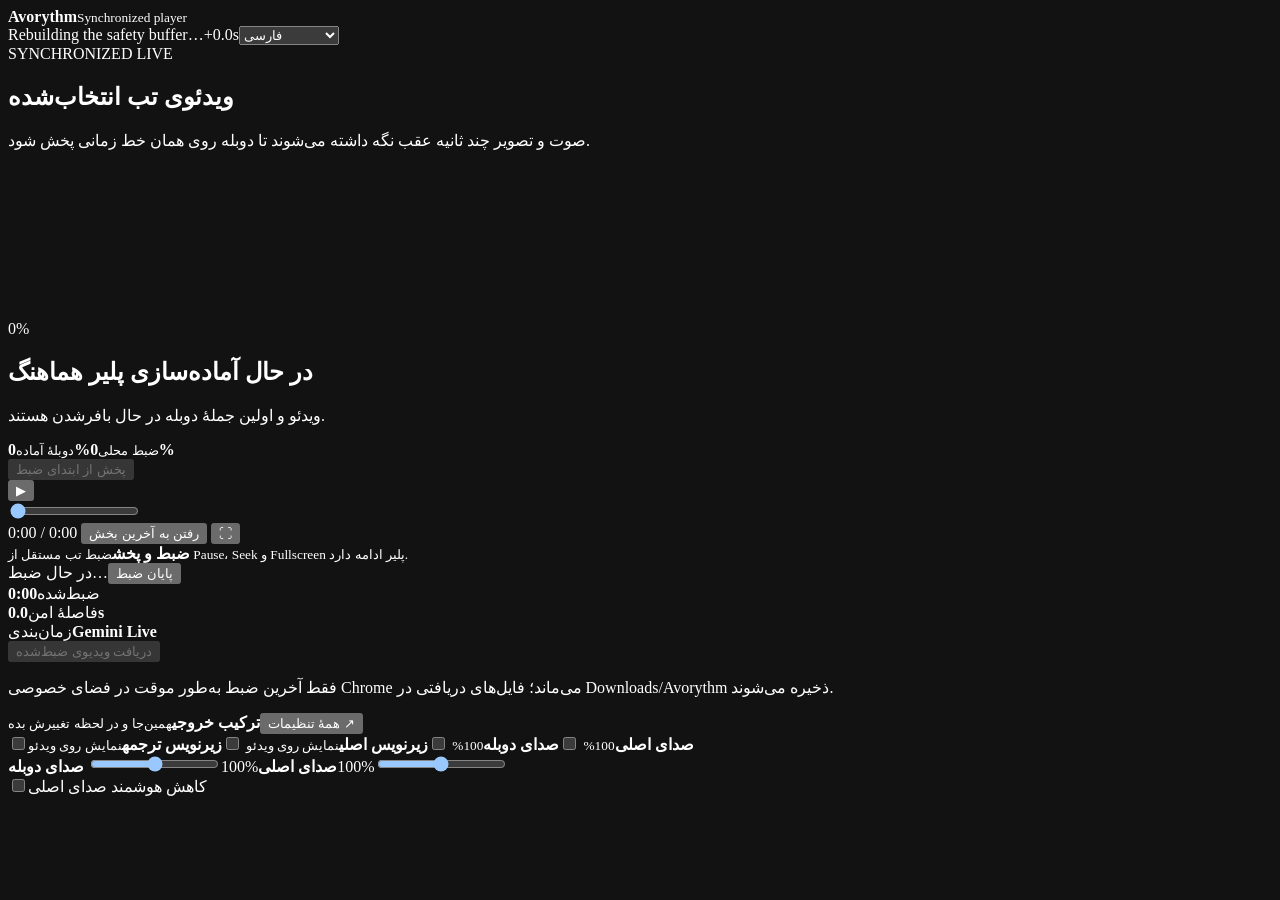
==== extension/player.html @ e5225c61 "fix: cover player.js locale, fix detectSystemLocale chrome guard, update tests - Add zh-Hans copy di" ====
<!doctype html>
<html lang="en" dir="ltr">
<head>
  <meta charset="utf-8">
  <meta name="viewport" content="width=device-width,initial-scale=1">
  <meta name="color-scheme" content="dark">
  <link rel="icon" href="icons/icon32.png" type="image/png">
  <link rel="stylesheet" href="player.css">
  <title>Avorythm · Synchronized Player</title>
</head>
<body>
  <div class="ambient" aria-hidden="true"></div>
  <header class="topbar">
    <div class="brand"><span class="brand-mark"><img src="assets/avorythm-logo.png" alt=""></span><span><b>Avorythm</b><small data-i18n="playerTitle">Synchronized player</small></span></div>
    <div class="session-meta"><span id="liveBadge" class="live-badge"><i></i><span data-i18n="buffering">Rebuilding the safety buffer…</span></span><span id="delayBadge" class="delay-badge">+0.0s</span><select id="localeToggle" class="icon-button" aria-label="Switch language"><option value="fa">فارسی</option><option value="en">English</option><option value="zh-Hans">中文（简体）</option></select></div>
  </header>

  <main class="shell">
    <section class="player-heading"><div><span class="eyebrow">SYNCHRONIZED LIVE</span><h1 id="sourceTitle" data-i18n="sourceTab">ویدئوی تب انتخاب‌شده</h1></div><p data-i18n="playerHelp">صوت و تصویر چند ثانیه عقب نگه داشته می‌شوند تا دوبله روی همان خط زمانی پخش شود.</p></section>

    <section class="stage-card">
      <div class="video-stage">
        <video id="video" playsinline></video>
        <audio id="dubbedTrack" preload="auto"></audio>
        <div id="captionStack" class="caption-stack">
          <p id="sourceCaption" class="caption source-caption" dir="auto" hidden></p>
          <p id="translatedCaption" class="caption translated-caption" dir="auto" hidden></p>
        </div>
        <div id="bufferOverlay" class="buffer-overlay">
          <div class="buffer-ring"><span id="bufferPercent">0%</span></div>
          <h2 id="bufferTitle" data-i18n="preparing">در حال آماده‌سازی پلیر هماهنگ</h2>
          <p id="bufferText" data-i18n="preparingHelp">ویدئو و اولین جملهٔ دوبله در حال بافرشدن هستند.</p>
          <div class="buffer-metrics"><span><small data-i18n="captureProgress">ضبط محلی</small><b id="captureProgress">0%</b></span><span><small data-i18n="processedProgress">دوبلهٔ آماده</small><b id="processedProgress">0%</b></span></div>
          <button id="activateButton" class="activate-button" type="button" data-i18n="activate" disabled>پخش از ابتدای ضبط</button>
        </div>
        <div id="rebufferNotice" class="rebuffer-notice" hidden><span></span><b data-i18n="buffering">در حال ساخت دوبارهٔ بافر…</b></div>
        <div id="stageError" class="stage-error" hidden><b data-i18n="playerError">پلیر هماهنگ آماده نشد</b><p id="stageErrorText"></p></div>
      </div>

      <div class="transport">
        <button id="playButton" class="play-button" type="button" aria-label="Play">▶</button>
        <div class="timeline"><div class="live-track"><span id="bufferTrack"></span></div><input id="seekRange" type="range" min="0" max="0" value="0" step="0.05" aria-label="Seek"></div>
        <span id="timeLabel" class="time-label">0:00 / 0:00</span>
        <button id="goLiveButton" class="transport-button" type="button" data-i18n="goLive">رفتن به آخرین بخش</button>
        <button id="fullscreenButton" class="transport-button icon-only" type="button" data-i18n-aria="fullscreen" aria-label="Fullscreen">⛶</button>
      </div>
    </section>

    <section class="sync-dock">
      <div class="dock-title"><span><b data-i18n="recorderTitle">ضبط و پخش</b><small data-i18n="recorderHelp">ضبط تب مستقل از Pause، Seek و Fullscreen پلیر ادامه دارد.</small></span><div class="recorder-actions"><span id="downloadState" class="recording-state" data-i18n="recording">در حال ضبط…</span><button id="stopButton" class="stop-button" type="button" data-i18n="stop">پایان ضبط</button><button id="closeButton" class="stop-button" type="button" data-i18n="close" hidden>بستن</button></div></div>
      <div class="recorder-grid"><div><span data-i18n="recorded">ضبط‌شده</span><strong id="recordedValue">0:00</strong></div><div><span data-i18n="lead">فاصلهٔ امن</span><strong id="leadValue">0.0s</strong></div><div><span data-i18n="timing">زمان‌بندی</span><strong id="engineValue">Gemini Live</strong></div><button id="downloadVideoButton" class="download-video" type="button" data-i18n="downloadVideo" disabled>دریافت ویدیوی ضبط‌شده</button></div>
      <p class="storage-note" data-i18n="storageNote">فقط آخرین ضبط به‌طور موقت در فضای خصوصی Chrome می‌ماند؛ فایل‌های دریافتی در Downloads/Avorythm ذخیره می‌شوند.</p>
      <div id="playerWarning" class="player-warning" hidden><span>!</span><p id="warningText"></p></div>
    </section>

    <section class="control-dock">
      <div class="dock-title"><span><b data-i18n="outputMix">ترکیب خروجی</b><small data-i18n="outputHelp">همین‌جا و در لحظه تغییرش بده</small></span><button id="settingsButton" type="button" data-i18n="allSettings">همهٔ تنظیمات ↗</button></div>
      <div class="channel-grid">
        <label class="channel"><input id="originalAudioEnabled" type="checkbox"><span><b data-i18n="originalAudio">صدای اصلی</b><small id="originalValue">100%</small></span></label>
        <label class="channel"><input id="dubAudioEnabled" type="checkbox"><span><b data-i18n="dubbedAudio">صدای دوبله</b><small id="dubValue">100%</small></span></label>
        <label class="channel"><input id="sourceSubtitlesEnabled" type="checkbox"><span><b data-i18n="sourceSubtitles">زیرنویس اصلی</b><small data-i18n="captionChannel">نمایش روی ویدئو</small></span></label>
        <label class="channel"><input id="translatedSubtitlesEnabled" type="checkbox"><span><b data-i18n="translatedSubtitles">زیرنویس ترجمه</b><small data-i18n="captionChannel">نمایش روی ویدئو</small></span></label>
      </div>
      <div class="volume-grid">
        <label><span><b data-i18n="originalAudio">صدای اصلی</b><output id="originalVolumeValue">100%</output></span><input id="originalVolume" type="range" min="0" max="1.5" step="0.05"></label>
        <label><span><b data-i18n="dubbedAudio">صدای دوبله</b><output id="dubVolumeValue">100%</output></span><input id="dubVolume" type="range" min="0" max="1.5" step="0.05"></label>
      </div>
      <label class="duck-control"><input id="autoDuck" type="checkbox"><span data-i18n="autoDuck">کاهش هوشمند صدای اصلی</span></label>
    </section>
  </main>
  <script type="module" src="player.js"></script>
</body>
</html>
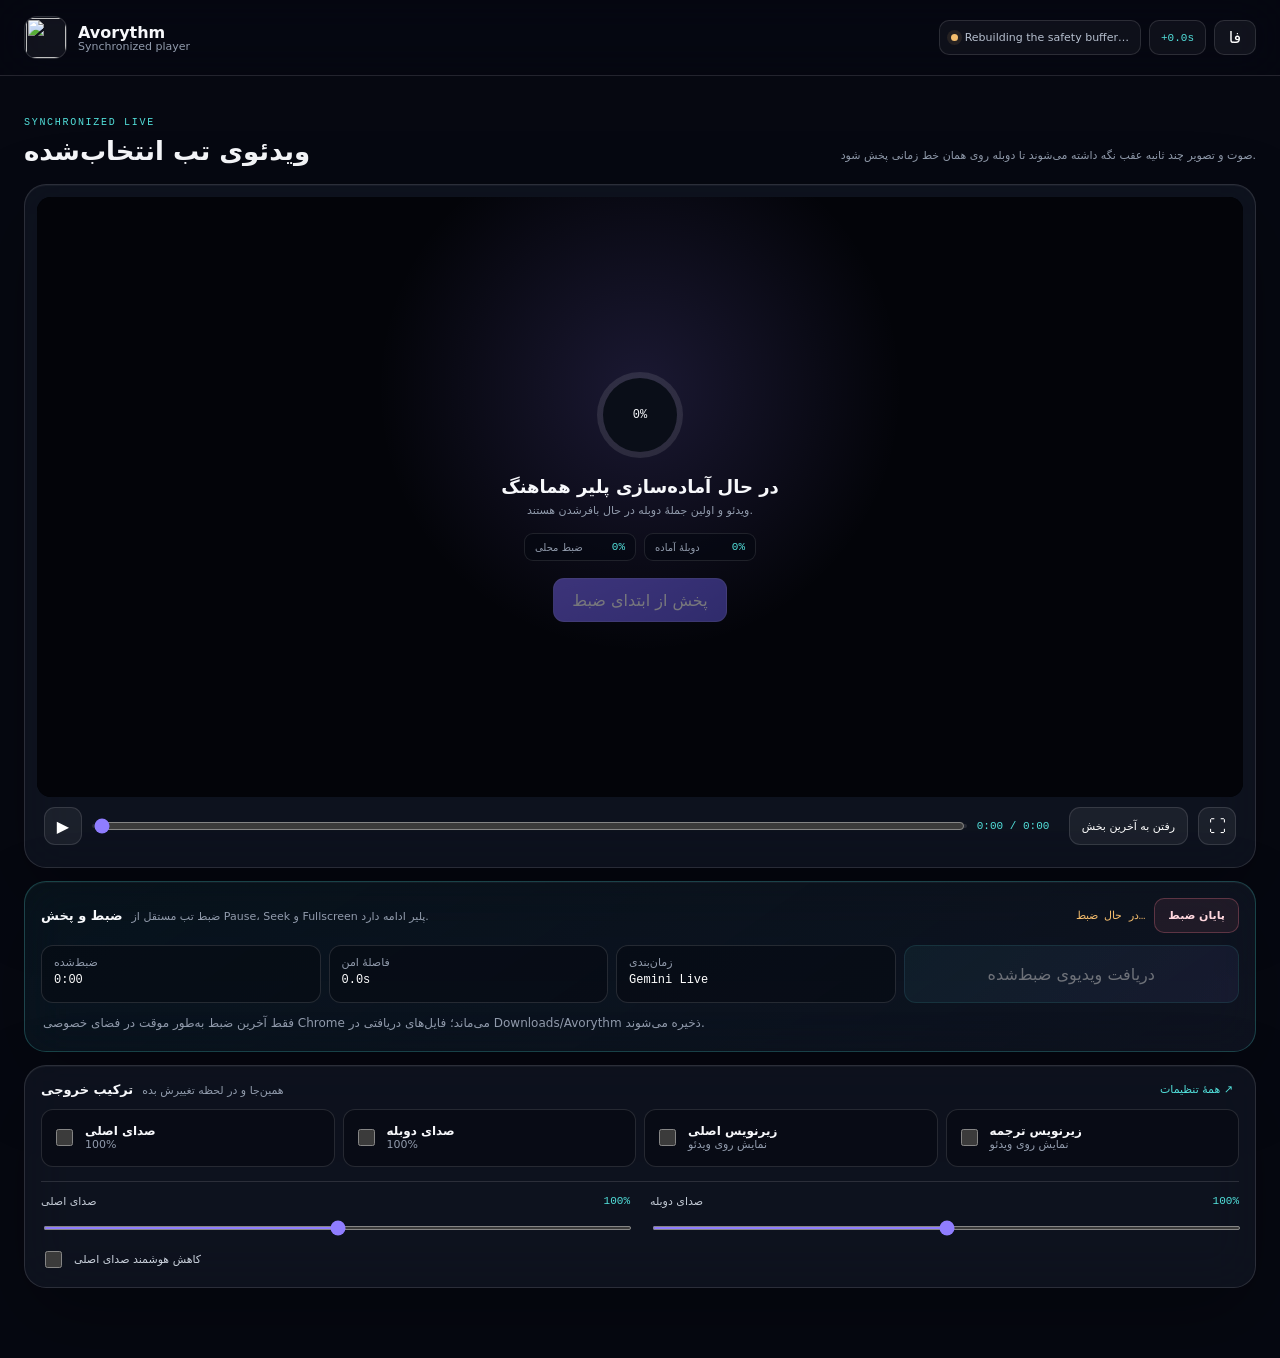
==== commit 987d1367: "fix(extension): harden synchronized player recovery" ====
--- a/extension/player.html
+++ b/extension/player.html
@@ -12,7 +12,7 @@
   <div class="ambient" aria-hidden="true"></div>
   <header class="topbar">
     <div class="brand"><span class="brand-mark"><img src="assets/avorythm-logo.png" alt=""></span><span><b>Avorythm</b><small data-i18n="playerTitle">Synchronized player</small></span></div>
-    <div class="session-meta"><span id="liveBadge" class="live-badge"><i></i><span data-i18n="buffering">Rebuilding the safety buffer…</span></span><span id="delayBadge" class="delay-badge">+0.0s</span><select id="localeToggle" class="icon-button" aria-label="Switch language"><option value="fa">فارسی</option><option value="en">English</option><option value="zh-Hans">中文（简体）</option></select></div>
+    <div class="session-meta"><span id="liveBadge" class="live-badge"><i></i><span data-i18n="buffering">Rebuilding the safety buffer…</span></span><span id="delayBadge" class="delay-badge">+0.0s</span><button id="localeToggle" class="icon-button" type="button">فا</button></div>
   </header>
 
   <main class="shell">
@@ -34,7 +34,10 @@
           <button id="activateButton" class="activate-button" type="button" data-i18n="activate" disabled>پخش از ابتدای ضبط</button>
         </div>
         <div id="rebufferNotice" class="rebuffer-notice" hidden><span></span><b data-i18n="buffering">در حال ساخت دوبارهٔ بافر…</b></div>
-        <div id="stageError" class="stage-error" hidden><b data-i18n="playerError">پلیر هماهنگ آماده نشد</b><p id="stageErrorText"></p></div>
+        <div id="stageError" class="stage-error" role="status" aria-live="polite" hidden>
+          <b data-i18n="playerError">Playback needs attention</b><p id="stageErrorText"></p>
+          <div class="error-actions"><button id="retryPlayback" type="button" data-i18n="retryPlayback">Retry playback</button><button id="dismissStageError" type="button" data-i18n="dismissNotice">OK</button></div>
+        </div>
       </div>
 
       <div class="transport">
@@ -50,7 +53,7 @@
       <div class="dock-title"><span><b data-i18n="recorderTitle">ضبط و پخش</b><small data-i18n="recorderHelp">ضبط تب مستقل از Pause، Seek و Fullscreen پلیر ادامه دارد.</small></span><div class="recorder-actions"><span id="downloadState" class="recording-state" data-i18n="recording">در حال ضبط…</span><button id="stopButton" class="stop-button" type="button" data-i18n="stop">پایان ضبط</button><button id="closeButton" class="stop-button" type="button" data-i18n="close" hidden>بستن</button></div></div>
       <div class="recorder-grid"><div><span data-i18n="recorded">ضبط‌شده</span><strong id="recordedValue">0:00</strong></div><div><span data-i18n="lead">فاصلهٔ امن</span><strong id="leadValue">0.0s</strong></div><div><span data-i18n="timing">زمان‌بندی</span><strong id="engineValue">Gemini Live</strong></div><button id="downloadVideoButton" class="download-video" type="button" data-i18n="downloadVideo" disabled>دریافت ویدیوی ضبط‌شده</button></div>
       <p class="storage-note" data-i18n="storageNote">فقط آخرین ضبط به‌طور موقت در فضای خصوصی Chrome می‌ماند؛ فایل‌های دریافتی در Downloads/Avorythm ذخیره می‌شوند.</p>
-      <div id="playerWarning" class="player-warning" hidden><span>!</span><p id="warningText"></p></div>
+      <div id="playerWarning" class="player-warning" role="status" aria-live="polite" hidden><span aria-hidden="true">!</span><p id="warningText"></p><button id="dismissPlayerWarning" class="notice-dismiss" type="button" data-i18n="dismissNotice">OK</button></div>
     </section>
 
     <section class="control-dock">
--- a/extension/player.css
+++ b/extension/player.css
@@ -0,0 +1,28 @@
+@font-face{font-family:Vazirmatn;src:url('assets/vazirmatn-arabic.woff2') format('woff2-variations');font-weight:100 900;font-display:swap;unicode-range:U+0600-06FF,U+0750-077F,U+0870-088E,U+0890-0891,U+0897-08FF,U+200C-200E,U+FB50-FDFF,U+FE70-FEFC}
+@font-face{font-family:Vazirmatn;src:url('assets/vazirmatn-latin.woff2') format('woff2-variations');font-weight:100 900;font-display:swap;unicode-range:U+0000-05FF,U+2000-206F,U+20AC,U+2122,U+2191-U+2193,U+2212,U+2215,U+FEFF,U+FFFD}
+:root{--bg:#060811;--panel:rgba(17,22,35,.74);--line:rgba(255,255,255,.12);--text:#f7f8fb;--muted:#929cad;--violet:#8f7dff;--aqua:#52dfda;--success:#45d6a1;--danger:#ff7b91}*{box-sizing:border-box}[hidden]{display:none!important}html{font-family:Vazirmatn,Inter,system-ui,sans-serif;background:var(--bg);color:var(--text)}body{margin:0;min-height:100vh;background:#060811}button,input{font:inherit}.ambient{position:fixed;inset:0;z-index:-1;background:radial-gradient(circle at 8% 0,rgba(82,223,218,.11),transparent 30%),radial-gradient(circle at 92% 18%,rgba(143,125,255,.19),transparent 36%)}.topbar{height:76px;display:flex;align-items:center;justify-content:space-between;padding:0 max(24px,calc((100vw - 1320px)/2));border-bottom:1px solid var(--line);background:rgba(6,8,17,.74);backdrop-filter:blur(26px) saturate(145%)}.brand{display:flex;align-items:center;gap:11px}.brand-mark{width:43px;height:43px;display:grid;place-items:center;border:1px solid var(--line);border-radius:13px;background:rgba(255,255,255,.05);overflow:hidden}.brand-mark img{width:40px;height:40px}.brand b{display:block;font-size:16px}.brand small{display:block;color:var(--muted);font-size:10px;margin-top:-2px}.session-meta{display:flex;align-items:center;gap:8px}.live-badge,.delay-badge{height:35px;display:flex;align-items:center;gap:7px;padding:0 11px;border:1px solid var(--line);border-radius:10px;background:rgba(255,255,255,.04);font-size:10px;color:#b7c0cf}.live-badge i{width:7px;height:7px;border-radius:50%;background:#f4bd6d;box-shadow:0 0 0 4px rgba(244,189,109,.1)}.live-badge.playing i{background:var(--success);box-shadow:0 0 0 4px rgba(69,214,161,.1)}.delay-badge{font-family:ui-monospace,monospace;color:var(--aqua);direction:ltr}.icon-button,.stop-button{height:35px;border:1px solid var(--line);border-radius:10px;background:rgba(255,255,255,.05);color:white;cursor:pointer}.icon-button{min-width:42px}.stop-button{padding:0 12px;color:#ffc0ca;border-color:rgba(255,123,145,.24)}
+.shell{max-width:1320px;margin:auto;padding:34px 24px 70px}.player-heading{display:flex;align-items:flex-end;justify-content:space-between;gap:25px;margin-bottom:18px}.eyebrow{font:9px ui-monospace,monospace;letter-spacing:1.7px;color:var(--aqua)}.player-heading h1{font-size:26px;margin:7px 0 0;max-width:760px;white-space:nowrap;overflow:hidden;text-overflow:ellipsis}.player-heading p{max-width:470px;color:var(--muted);font-size:11px;line-height:1.8;margin:0;text-align:end}.stage-card,.control-dock{border:1px solid var(--line);border-radius:22px;background:var(--panel);box-shadow:0 30px 80px rgba(0,0,0,.3),inset 0 1px 0 rgba(255,255,255,.045);backdrop-filter:blur(24px) saturate(135%)}.stage-card{padding:12px}.video-stage{position:relative;width:100%;height:clamp(370px,calc(100vh - 300px),680px);display:grid;place-items:center;overflow:hidden;border-radius:14px;background:#010204}.video-stage video{width:100%;height:100%;object-fit:contain;background:#010204}.buffer-overlay,.stage-error{position:absolute;inset:0;display:flex;flex-direction:column;align-items:center;justify-content:center;text-align:center;padding:24px;background:radial-gradient(circle at 50% 32%,rgba(143,125,255,.17),transparent 36%),rgba(4,6,12,.82);backdrop-filter:blur(12px)}.buffer-ring{width:86px;height:86px;display:grid;place-items:center;border-radius:50%;background:conic-gradient(var(--aqua) var(--progress,0%),rgba(255,255,255,.1) 0);position:relative}.buffer-ring:after{content:"";position:absolute;inset:6px;border-radius:50%;background:#0a0e18}.buffer-ring span{position:relative;z-index:1;font:12px ui-monospace,monospace}.buffer-overlay h2,.stage-error b{font-size:18px;margin:18px 0 4px}.buffer-overlay p,.stage-error p{max-width:470px;color:var(--muted);font-size:11px;line-height:1.8;margin:0}.buffer-metrics{display:flex;gap:8px;margin-top:13px}.buffer-metrics span{min-width:112px;padding:7px 10px;border:1px solid rgba(255,255,255,.1);border-radius:9px;background:rgba(5,9,17,.55);display:flex;align-items:center;justify-content:space-between;gap:10px}.buffer-metrics small{font-size:10px;color:var(--muted)}.buffer-metrics b{font:11px ui-monospace,monospace;color:var(--aqua)}.activate-button{min-height:44px;margin-top:17px;padding:0 18px;border:1px solid rgba(255,255,255,.14);border-radius:11px;background:linear-gradient(135deg,#7b68f7,#655be2);color:white;cursor:pointer}.activate-button.ready{background:linear-gradient(135deg,#328e7c,#407d84)}.stage-error{background:rgba(19,8,13,.9)}.stage-error b{color:#ffc0cb}.caption-stack{position:absolute;inset:auto 5% 7%;display:flex;flex-direction:column;align-items:center;gap:5px;pointer-events:none}.caption{width:max-content;max-width:min(80%,900px);margin:0;padding:6px 13px;border:1px solid rgba(255,255,255,.12);border-radius:8px;background:rgba(3,5,10,.82);backdrop-filter:blur(10px);box-shadow:0 5px 22px rgba(0,0,0,.35);font-size:clamp(14px,1.45vw,22px);font-weight:600;line-height:1.55;text-align:center;text-shadow:0 2px 6px #000;overflow-wrap:anywhere}.source-caption{font-size:clamp(11px,1.05vw,16px);font-weight:450;color:#cdd4de}.translated-caption{color:#fff;border-color:rgba(143,125,255,.3)}.transport{height:53px;display:flex;align-items:center;gap:12px;padding:0 7px}.play-button{width:38px;height:38px;flex:0 0 auto;border:1px solid var(--line);border-radius:11px;background:rgba(255,255,255,.06);color:white;cursor:pointer}.live-track{height:4px;position:relative;flex:1;border-radius:10px;background:rgba(255,255,255,.1);overflow:visible}.live-track span{position:absolute;inset:0 auto 0 0;width:var(--buffered,0%);border-radius:inherit;background:linear-gradient(90deg,var(--violet),var(--aqua))}.live-track i{position:absolute;top:50%;left:var(--played,0%);width:10px;height:10px;border-radius:50%;background:white;translate:-50% -50%;box-shadow:0 0 0 4px rgba(255,255,255,.08)}.time-label{font:10px ui-monospace,monospace;color:var(--aqua);direction:ltr}
+.control-dock{margin-top:13px;padding:16px}.dock-title{display:flex;align-items:center;justify-content:space-between;margin-bottom:12px}.dock-title>span{display:flex;align-items:baseline;gap:9px}.dock-title b{font-size:13px}.dock-title small{font-size:9px;color:var(--muted)}.dock-title button{border:0;background:none;color:var(--aqua);font-size:10px;cursor:pointer}.channel-grid{display:grid;grid-template-columns:repeat(4,1fr);gap:8px}.channel{min-height:58px;display:flex;align-items:center;gap:9px;padding:10px;border:1px solid var(--line);border-radius:12px;background:rgba(7,10,18,.63);cursor:pointer}.channel:has(input:checked){border-color:rgba(143,125,255,.6);background:linear-gradient(135deg,rgba(143,125,255,.18),rgba(82,223,218,.055))}.channel input{width:17px;height:17px;accent-color:var(--violet)}.channel span{display:flex;flex-direction:column}.channel b{font-size:11px}.channel small{font-size:8px;color:var(--muted)}.volume-grid{display:grid;grid-template-columns:1fr 1fr;gap:20px;margin-top:14px;padding-top:13px;border-top:1px solid var(--line)}.volume-grid label>span{display:flex;justify-content:space-between;margin-bottom:7px}.volume-grid b{font-size:9px;font-weight:500;color:#c5ccd7}.volume-grid output{font:9px ui-monospace,monospace;color:var(--aqua)}.volume-grid input{width:100%;height:4px;padding:0;border:0;accent-color:var(--violet);cursor:pointer}
+.duck-control{display:flex;align-items:center;gap:9px;width:max-content;margin-top:14px;color:#cbd2dd;font-size:11px;cursor:pointer}.duck-control input{width:17px;height:17px;accent-color:var(--violet)}
+@media(max-width:850px){.topbar{padding:0 14px}.live-badge span,.delay-badge{display:none}.shell{padding:24px 12px 50px}.player-heading{align-items:flex-start;flex-direction:column}.player-heading p{text-align:start}.video-stage{height:clamp(260px,52vw,500px)}.channel-grid{grid-template-columns:1fr 1fr}.dock-title small{display:none}}
+@media(max-width:520px){.stop-button{font-size:0;width:36px;padding:0}.stop-button:after{content:"■";font-size:12px}.player-heading h1{font-size:20px}.video-stage{height:56vw;min-height:210px}.channel-grid,.volume-grid{grid-template-columns:1fr}.caption{max-width:94%}}
+.activate-button:disabled{opacity:.45;cursor:wait}
+@media(prefers-reduced-motion:reduce){*{transition:none!important;animation:none!important}}
+.brand small,.live-badge,.delay-badge,.player-heading p,.buffer-overlay p,
+.stage-error p,.time-label,.dock-title small,.dock-title button,.channel small,
+.volume-grid b,.volume-grid output{font-size:11px}
+.eyebrow{font-size:10px}.channel b{font-size:12px}
+.sync-dock{margin-top:13px;padding:16px;border:1px solid rgba(82,223,218,.24);border-radius:22px;background:linear-gradient(145deg,rgba(19,67,72,.2),rgba(17,22,35,.77));box-shadow:0 30px 80px rgba(0,0,0,.22),inset 0 1px 0 rgba(255,255,255,.045);backdrop-filter:blur(24px) saturate(135%)}
+.recorder-actions{display:flex;align-items:center;justify-content:flex-end;gap:9px;flex-wrap:wrap}.recorder-actions .stop-button{border:1px solid rgba(255,123,145,.28);background:rgba(255,123,145,.08);color:#ffd7de;padding:0 13px;font-weight:750}.recorder-actions .stop-button:hover{background:rgba(255,123,145,.15);border-color:rgba(255,123,145,.5)}
+.recording-state{font:11px ui-monospace,monospace;color:#f4bd6d}.recorder-grid{display:grid;grid-template-columns:repeat(3,minmax(120px,1fr)) minmax(190px,1.2fr);gap:8px}.recorder-grid>div{min-height:58px;padding:10px 12px;border:1px solid var(--line);border-radius:12px;background:rgba(7,10,18,.54)}.recorder-grid span{display:block;color:var(--muted);font-size:11px}.recorder-grid strong{display:block;margin-top:4px;color:white;font:12px ui-monospace,monospace}.download-video{border:1px solid rgba(82,223,218,.3);border-radius:12px;background:linear-gradient(135deg,rgba(82,223,218,.15),rgba(143,125,255,.18));color:white;cursor:pointer}.download-video:disabled{opacity:.4;cursor:wait}.player-warning{display:flex;align-items:center;gap:9px;margin-top:10px;padding:9px 11px;border:1px solid rgba(244,189,109,.3);border-radius:10px;background:rgba(78,55,21,.3);color:#f6dcae}.player-warning span{width:20px;height:20px;display:grid;place-items:center;border-radius:50%;background:rgba(244,189,109,.17)}.player-warning p{margin:0;font-size:11px}
+.storage-note{margin:10px 2px 0;color:var(--muted);font-size:12px;line-height:1.8}
+.transport{min-height:58px;height:auto;gap:10px;padding:7px}.play-button,.transport-button{height:38px;flex:0 0 auto;border:1px solid var(--line);border-radius:11px;background:rgba(255,255,255,.06);color:white;cursor:pointer}.transport-button{padding:0 12px;font-size:11px}.transport-button.icon-only{width:38px;padding:0;font-size:17px}.timeline{position:relative;flex:1;height:24px;display:flex;align-items:center}.timeline .live-track{position:absolute;inset:auto 0;height:4px}.timeline input{position:relative;z-index:1;width:100%;height:24px;padding:0;border:0;background:transparent;accent-color:var(--violet);cursor:pointer}.time-label{min-width:82px}
+.rebuffer-notice{position:absolute;inset:16px 16px auto auto;z-index:4;display:flex;align-items:center;gap:8px;padding:9px 12px;border:1px solid rgba(244,189,109,.28);border-radius:11px;background:rgba(8,10,16,.82);backdrop-filter:blur(14px);font-size:11px}.rebuffer-notice span{width:8px;height:8px;border-radius:50%;background:#f4bd6d;box-shadow:0 0 0 5px rgba(244,189,109,.11)}
+.stage-card:fullscreen{width:100vw;height:100vh;padding:0;border:0;border-radius:0;display:flex;flex-direction:column;background:#000}.stage-card:fullscreen .video-stage{height:auto;min-height:0;flex:1;border-radius:0}.stage-card:fullscreen .transport{flex:0 0 58px;padding:7px 14px;background:#05070c}.stage-card:fullscreen video{object-fit:contain}
+@media(max-width:900px){.recorder-grid{grid-template-columns:1fr 1fr}.transport-button:not(.icon-only){display:none}}
+@media(max-width:520px){.recorder-grid{grid-template-columns:1fr}.time-label{display:none}}
+.stage-error{inset:14px 14px auto;z-index:5;max-width:540px;max-height:calc(100% - 28px);margin-inline:auto;padding:14px 18px;border:1px solid rgba(255,123,145,.35);border-radius:12px;background:rgba(28,16,24,.95);backdrop-filter:blur(12px);overflow:auto;text-align:start;align-items:stretch;justify-content:flex-start;box-shadow:0 8px 30px rgba(0,0,0,.35)}
+.stage-error b{font-size:14px;margin:0 0 5px}.stage-error p{font-size:12px;line-height:1.7}
+.error-actions{display:flex;justify-content:flex-end;gap:8px;margin-top:10px}.error-actions button,.notice-dismiss{min-height:36px;padding:6px 16px;border:1px solid var(--line);border-radius:8px;background:rgba(255,255,255,.08);color:var(--text);cursor:pointer;font-size:12px}
+.error-actions button:hover,.notice-dismiss:hover{background:rgba(255,255,255,.16)}.error-actions button:focus-visible,.notice-dismiss:focus-visible{outline:2px solid var(--aqua);outline-offset:2px}.notice-dismiss{flex:0 0 auto;margin-inline-start:auto}.player-warning p{flex:1}
+.timeline input{direction:ltr}
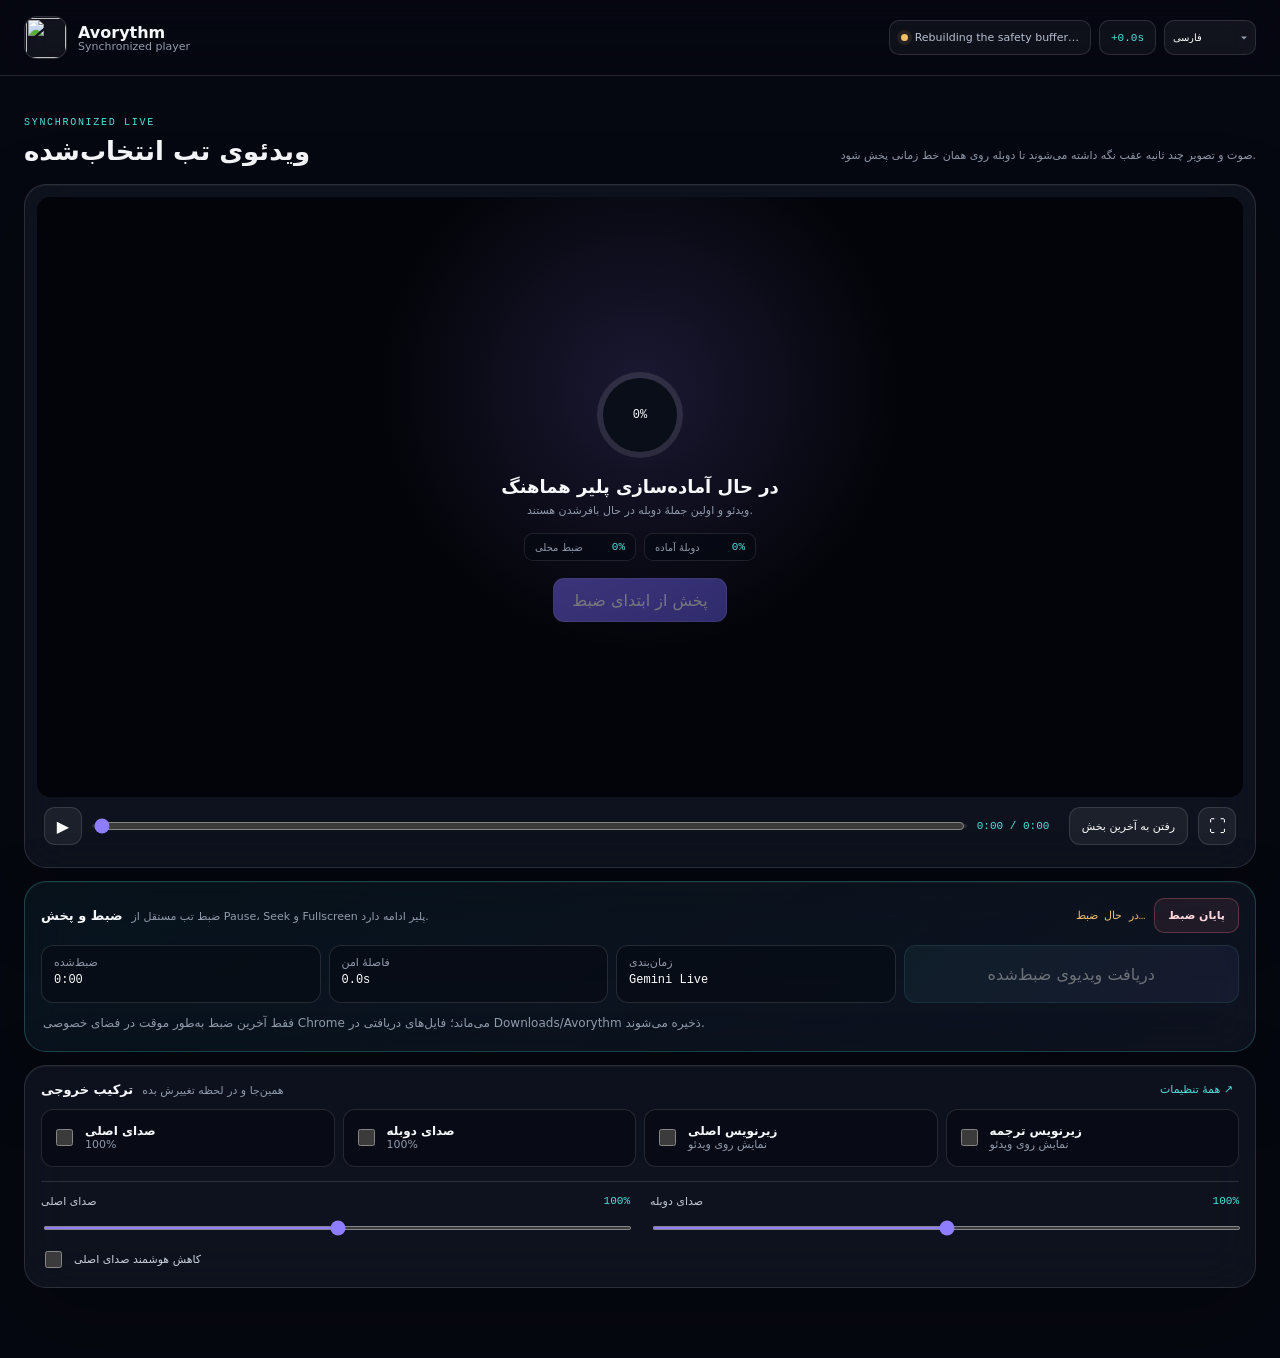
==== commit 1c775b50: "merge: finalize PR #10 localization and i18n # Conflicts: #	extension/player.js" ====
--- a/extension/player.html
+++ b/extension/player.html
@@ -12,7 +12,7 @@
   <div class="ambient" aria-hidden="true"></div>
   <header class="topbar">
     <div class="brand"><span class="brand-mark"><img src="assets/avorythm-logo.png" alt=""></span><span><b>Avorythm</b><small data-i18n="playerTitle">Synchronized player</small></span></div>
-    <div class="session-meta"><span id="liveBadge" class="live-badge"><i></i><span data-i18n="buffering">Rebuilding the safety buffer…</span></span><span id="delayBadge" class="delay-badge">+0.0s</span><button id="localeToggle" class="icon-button" type="button">فا</button></div>
+    <div class="session-meta"><span id="liveBadge" class="live-badge"><i></i><span data-i18n="buffering">Rebuilding the safety buffer…</span></span><span id="delayBadge" class="delay-badge">+0.0s</span><select id="localeToggle" class="icon-button" aria-label="Switch language"><option value="fa">فارسی</option><option value="en">English</option><option value="zh-Hans">中文（简体）</option></select></div>
   </header>
 
   <main class="shell">
--- a/extension/player.css
+++ b/extension/player.css
@@ -1,6 +1,6 @@
 @font-face{font-family:Vazirmatn;src:url('assets/vazirmatn-arabic.woff2') format('woff2-variations');font-weight:100 900;font-display:swap;unicode-range:U+0600-06FF,U+0750-077F,U+0870-088E,U+0890-0891,U+0897-08FF,U+200C-200E,U+FB50-FDFF,U+FE70-FEFC}
 @font-face{font-family:Vazirmatn;src:url('assets/vazirmatn-latin.woff2') format('woff2-variations');font-weight:100 900;font-display:swap;unicode-range:U+0000-05FF,U+2000-206F,U+20AC,U+2122,U+2191-U+2193,U+2212,U+2215,U+FEFF,U+FFFD}
-:root{--bg:#060811;--panel:rgba(17,22,35,.74);--line:rgba(255,255,255,.12);--text:#f7f8fb;--muted:#929cad;--violet:#8f7dff;--aqua:#52dfda;--success:#45d6a1;--danger:#ff7b91}*{box-sizing:border-box}[hidden]{display:none!important}html{font-family:Vazirmatn,Inter,system-ui,sans-serif;background:var(--bg);color:var(--text)}body{margin:0;min-height:100vh;background:#060811}button,input{font:inherit}.ambient{position:fixed;inset:0;z-index:-1;background:radial-gradient(circle at 8% 0,rgba(82,223,218,.11),transparent 30%),radial-gradient(circle at 92% 18%,rgba(143,125,255,.19),transparent 36%)}.topbar{height:76px;display:flex;align-items:center;justify-content:space-between;padding:0 max(24px,calc((100vw - 1320px)/2));border-bottom:1px solid var(--line);background:rgba(6,8,17,.74);backdrop-filter:blur(26px) saturate(145%)}.brand{display:flex;align-items:center;gap:11px}.brand-mark{width:43px;height:43px;display:grid;place-items:center;border:1px solid var(--line);border-radius:13px;background:rgba(255,255,255,.05);overflow:hidden}.brand-mark img{width:40px;height:40px}.brand b{display:block;font-size:16px}.brand small{display:block;color:var(--muted);font-size:10px;margin-top:-2px}.session-meta{display:flex;align-items:center;gap:8px}.live-badge,.delay-badge{height:35px;display:flex;align-items:center;gap:7px;padding:0 11px;border:1px solid var(--line);border-radius:10px;background:rgba(255,255,255,.04);font-size:10px;color:#b7c0cf}.live-badge i{width:7px;height:7px;border-radius:50%;background:#f4bd6d;box-shadow:0 0 0 4px rgba(244,189,109,.1)}.live-badge.playing i{background:var(--success);box-shadow:0 0 0 4px rgba(69,214,161,.1)}.delay-badge{font-family:ui-monospace,monospace;color:var(--aqua);direction:ltr}.icon-button,.stop-button{height:35px;border:1px solid var(--line);border-radius:10px;background:rgba(255,255,255,.05);color:white;cursor:pointer}.icon-button{min-width:42px}.stop-button{padding:0 12px;color:#ffc0ca;border-color:rgba(255,123,145,.24)}
+:root{--bg:#060811;--panel:rgba(17,22,35,.74);--line:rgba(255,255,255,.12);--text:#f7f8fb;--muted:#929cad;--violet:#8f7dff;--aqua:#52dfda;--success:#45d6a1;--danger:#ff7b91}*{box-sizing:border-box}[hidden]{display:none!important}html{font-family:Vazirmatn,Inter,system-ui,sans-serif;background:var(--bg);color:var(--text)}body{margin:0;min-height:100vh;background:#060811}button,input{font:inherit}.ambient{position:fixed;inset:0;z-index:-1;background:radial-gradient(circle at 8% 0,rgba(82,223,218,.11),transparent 30%),radial-gradient(circle at 92% 18%,rgba(143,125,255,.19),transparent 36%)}.topbar{height:76px;display:flex;align-items:center;justify-content:space-between;padding:0 max(24px,calc((100vw - 1320px)/2));border-bottom:1px solid var(--line);background:rgba(6,8,17,.74);backdrop-filter:blur(26px) saturate(145%)}.brand{display:flex;align-items:center;gap:11px}.brand-mark{width:43px;height:43px;display:grid;place-items:center;border:1px solid var(--line);border-radius:13px;background:rgba(255,255,255,.05);overflow:hidden}.brand-mark img{width:40px;height:40px}.brand b{display:block;font-size:16px}.brand small{display:block;color:var(--muted);font-size:10px;margin-top:-2px}.session-meta{display:flex;align-items:center;gap:8px}.live-badge,.delay-badge{height:35px;display:flex;align-items:center;gap:7px;padding:0 11px;border:1px solid var(--line);border-radius:10px;background:rgba(255,255,255,.04);font-size:10px;color:#b7c0cf}.live-badge i{width:7px;height:7px;border-radius:50%;background:#f4bd6d;box-shadow:0 0 0 4px rgba(244,189,109,.1)}.live-badge.playing i{background:var(--success);box-shadow:0 0 0 4px rgba(69,214,161,.1)}.delay-badge{font-family:ui-monospace,monospace;color:var(--aqua);direction:ltr}.icon-button,.stop-button{height:35px;border:1px solid var(--line);border-radius:10px;background:rgba(255,255,255,.05);color:white;cursor:pointer}.icon-button{min-width:42px}select.icon-button{width:auto;min-width:0;padding:0 22px 0 8px;font-size:10px;appearance:none;-webkit-appearance:none;background-image:url("data:image/svg+xml;utf8,<svg xmlns='http://www.w3.org/2000/svg' width='10' height='10' viewBox='0 0 10 10'><path fill='%23929cad' d='M2 3.5L5 6.5L8 3.5'/></svg>");background-repeat:no-repeat;background-position:right 6px center}select.icon-button option{background:#111624;color:#f7f8fb}.stop-button{padding:0 12px;color:#ffc0ca;border-color:rgba(255,123,145,.24)}
 .shell{max-width:1320px;margin:auto;padding:34px 24px 70px}.player-heading{display:flex;align-items:flex-end;justify-content:space-between;gap:25px;margin-bottom:18px}.eyebrow{font:9px ui-monospace,monospace;letter-spacing:1.7px;color:var(--aqua)}.player-heading h1{font-size:26px;margin:7px 0 0;max-width:760px;white-space:nowrap;overflow:hidden;text-overflow:ellipsis}.player-heading p{max-width:470px;color:var(--muted);font-size:11px;line-height:1.8;margin:0;text-align:end}.stage-card,.control-dock{border:1px solid var(--line);border-radius:22px;background:var(--panel);box-shadow:0 30px 80px rgba(0,0,0,.3),inset 0 1px 0 rgba(255,255,255,.045);backdrop-filter:blur(24px) saturate(135%)}.stage-card{padding:12px}.video-stage{position:relative;width:100%;height:clamp(370px,calc(100vh - 300px),680px);display:grid;place-items:center;overflow:hidden;border-radius:14px;background:#010204}.video-stage video{width:100%;height:100%;object-fit:contain;background:#010204}.buffer-overlay,.stage-error{position:absolute;inset:0;display:flex;flex-direction:column;align-items:center;justify-content:center;text-align:center;padding:24px;background:radial-gradient(circle at 50% 32%,rgba(143,125,255,.17),transparent 36%),rgba(4,6,12,.82);backdrop-filter:blur(12px)}.buffer-ring{width:86px;height:86px;display:grid;place-items:center;border-radius:50%;background:conic-gradient(var(--aqua) var(--progress,0%),rgba(255,255,255,.1) 0);position:relative}.buffer-ring:after{content:"";position:absolute;inset:6px;border-radius:50%;background:#0a0e18}.buffer-ring span{position:relative;z-index:1;font:12px ui-monospace,monospace}.buffer-overlay h2,.stage-error b{font-size:18px;margin:18px 0 4px}.buffer-overlay p,.stage-error p{max-width:470px;color:var(--muted);font-size:11px;line-height:1.8;margin:0}.buffer-metrics{display:flex;gap:8px;margin-top:13px}.buffer-metrics span{min-width:112px;padding:7px 10px;border:1px solid rgba(255,255,255,.1);border-radius:9px;background:rgba(5,9,17,.55);display:flex;align-items:center;justify-content:space-between;gap:10px}.buffer-metrics small{font-size:10px;color:var(--muted)}.buffer-metrics b{font:11px ui-monospace,monospace;color:var(--aqua)}.activate-button{min-height:44px;margin-top:17px;padding:0 18px;border:1px solid rgba(255,255,255,.14);border-radius:11px;background:linear-gradient(135deg,#7b68f7,#655be2);color:white;cursor:pointer}.activate-button.ready{background:linear-gradient(135deg,#328e7c,#407d84)}.stage-error{background:rgba(19,8,13,.9)}.stage-error b{color:#ffc0cb}.caption-stack{position:absolute;inset:auto 5% 7%;display:flex;flex-direction:column;align-items:center;gap:5px;pointer-events:none}.caption{width:max-content;max-width:min(80%,900px);margin:0;padding:6px 13px;border:1px solid rgba(255,255,255,.12);border-radius:8px;background:rgba(3,5,10,.82);backdrop-filter:blur(10px);box-shadow:0 5px 22px rgba(0,0,0,.35);font-size:clamp(14px,1.45vw,22px);font-weight:600;line-height:1.55;text-align:center;text-shadow:0 2px 6px #000;overflow-wrap:anywhere}.source-caption{font-size:clamp(11px,1.05vw,16px);font-weight:450;color:#cdd4de}.translated-caption{color:#fff;border-color:rgba(143,125,255,.3)}.transport{height:53px;display:flex;align-items:center;gap:12px;padding:0 7px}.play-button{width:38px;height:38px;flex:0 0 auto;border:1px solid var(--line);border-radius:11px;background:rgba(255,255,255,.06);color:white;cursor:pointer}.live-track{height:4px;position:relative;flex:1;border-radius:10px;background:rgba(255,255,255,.1);overflow:visible}.live-track span{position:absolute;inset:0 auto 0 0;width:var(--buffered,0%);border-radius:inherit;background:linear-gradient(90deg,var(--violet),var(--aqua))}.live-track i{position:absolute;top:50%;left:var(--played,0%);width:10px;height:10px;border-radius:50%;background:white;translate:-50% -50%;box-shadow:0 0 0 4px rgba(255,255,255,.08)}.time-label{font:10px ui-monospace,monospace;color:var(--aqua);direction:ltr}
 .control-dock{margin-top:13px;padding:16px}.dock-title{display:flex;align-items:center;justify-content:space-between;margin-bottom:12px}.dock-title>span{display:flex;align-items:baseline;gap:9px}.dock-title b{font-size:13px}.dock-title small{font-size:9px;color:var(--muted)}.dock-title button{border:0;background:none;color:var(--aqua);font-size:10px;cursor:pointer}.channel-grid{display:grid;grid-template-columns:repeat(4,1fr);gap:8px}.channel{min-height:58px;display:flex;align-items:center;gap:9px;padding:10px;border:1px solid var(--line);border-radius:12px;background:rgba(7,10,18,.63);cursor:pointer}.channel:has(input:checked){border-color:rgba(143,125,255,.6);background:linear-gradient(135deg,rgba(143,125,255,.18),rgba(82,223,218,.055))}.channel input{width:17px;height:17px;accent-color:var(--violet)}.channel span{display:flex;flex-direction:column}.channel b{font-size:11px}.channel small{font-size:8px;color:var(--muted)}.volume-grid{display:grid;grid-template-columns:1fr 1fr;gap:20px;margin-top:14px;padding-top:13px;border-top:1px solid var(--line)}.volume-grid label>span{display:flex;justify-content:space-between;margin-bottom:7px}.volume-grid b{font-size:9px;font-weight:500;color:#c5ccd7}.volume-grid output{font:9px ui-monospace,monospace;color:var(--aqua)}.volume-grid input{width:100%;height:4px;padding:0;border:0;accent-color:var(--violet);cursor:pointer}
 .duck-control{display:flex;align-items:center;gap:9px;width:max-content;margin-top:14px;color:#cbd2dd;font-size:11px;cursor:pointer}.duck-control input{width:17px;height:17px;accent-color:var(--violet)}
